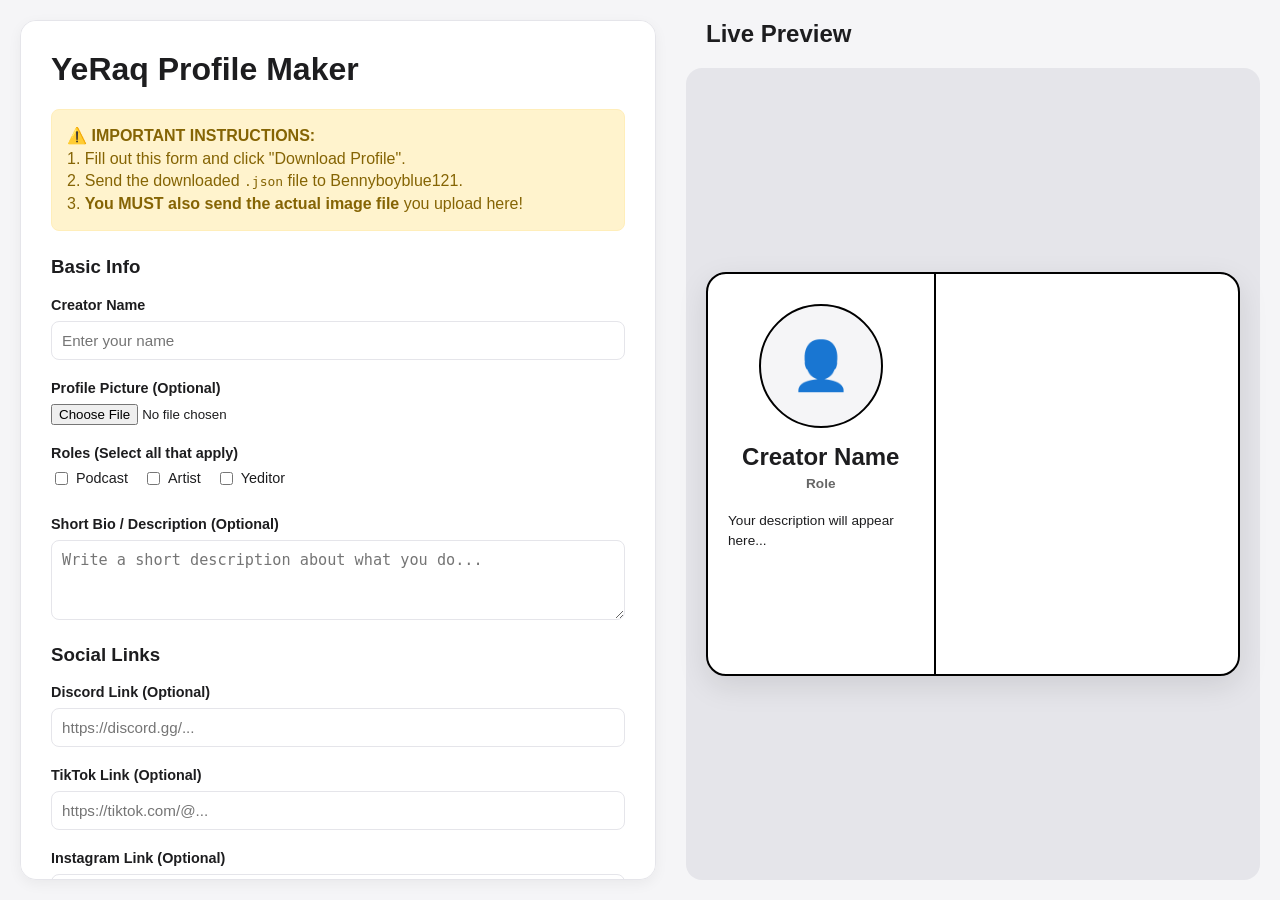
==== form.html @ 30bbc85a "Add profile builder and modal cleanup This commit adds a dedicated profile form page for creating cr" ====
<!DOCTYPE html>
<html lang="en">
<head>
  <meta charset="UTF-8">
  <meta name="viewport" content="width=device-width, initial-scale=1.0">
  <title>YeRaq Profile Maker</title>
  <link rel="stylesheet" href="https://cdnjs.cloudflare.com/ajax/libs/font-awesome/6.4.0/css/all.min.css">
  <style>
    :root { --bg-color: #f5f5f7; --card-bg: #ffffff; --text-primary: #1d1d1f; --border: #e5e5ea; }
    body { font-family: -apple-system, BlinkMacSystemFont, "Segoe UI", Roboto, sans-serif; margin: 0; padding: 20px; background: var(--bg-color); color: var(--text-primary); display: flex; gap: 30px; height: 100vh; box-sizing: border-box; }
    h1, h2, h3 { margin-top: 0; }
    
    .editor-panel { flex: 1; background: var(--card-bg); padding: 30px; border-radius: 16px; box-shadow: 0 4px 14px rgba(0,0,0,0.05); overflow-y: auto; border: 1px solid var(--border); }
    .form-group { margin-bottom: 20px; }
    label { display: block; font-weight: 600; margin-bottom: 8px; font-size: 0.9rem; }
    input[type="text"], textarea { width: 100%; padding: 10px; border: 1px solid var(--border); border-radius: 8px; font-size: 0.95rem; box-sizing: border-box; }
    textarea { resize: vertical; min-height: 80px; }
    .checkbox-group { display: flex; gap: 15px; }
    .checkbox-group label { font-weight: normal; display: inline-flex; align-items: center; gap: 5px; }
    
    .notice { background: #fff3cd; color: #856404; padding: 15px; border-radius: 8px; border: 1px solid #ffeeba; margin-bottom: 25px; font-weight: 500; line-height: 1.4; }
    .download-btn { width: 100%; padding: 15px; background: #000; color: #fff; border: none; border-radius: 8px; font-size: 1.1rem; font-weight: bold; cursor: pointer; transition: 0.2s; }
    .download-btn:hover { background: #333; }

    .preview-panel { flex: 1; display: flex; flex-direction: column; }
    .preview-container { flex: 1; background: #e5e5ea; border-radius: 16px; padding: 20px; display: flex; align-items: center; justify-content: center; }
    
    .modal-mockup { background: #fff; width: 100%; max-width: 800px; border-radius: 20px; border: 2px solid #000; display: flex; min-height: 400px; box-shadow: 0 10px 30px rgba(0,0,0,0.1); }
    .modal-left { flex: 0 0 35%; padding: 30px 20px; border-right: 2px solid #000; text-align: center; }
    .modal-img { width: 120px; height: 120px; border-radius: 50%; object-fit: cover; border: 2px solid #000; margin-bottom: 15px; display: inline-flex; align-items: center; justify-content: center; background: #f5f5f7; font-size: 3rem; }
    .modal-title { margin: 0 0 5px; font-size: 1.5rem; }
    .modal-tags { font-size: 0.85rem; color: #666; font-weight: 600; margin-bottom: 20px; }
    .modal-desc { font-size: 0.85rem; line-height: 1.5; text-align: left; }
    
    .modal-right { flex: 1; padding: 30px; display: flex; flex-direction: column; }
    .social-list { display: flex; flex-direction: column; gap: 15px; }
    .platforms-bottom { margin-top: auto; display: flex; flex-direction: column; gap: 15px; }
    
    .social-link { display: flex; align-items: center; gap: 10px; color: #000; text-decoration: none; font-weight: 500; font-size: 0.95rem; }
    .social-link i { font-size: 1.2rem; width: 25px; text-align: center; }
    
    .platform-link { display: flex; align-items: center; gap: 10px; color: #000; text-decoration: none; font-weight: 500; font-size: 0.9rem; }
    .platform-link i { font-size: 1.5rem; width: 30px; text-align: center; }
    .platform-btn { border: 2px solid #000; padding: 8px 12px; border-radius: 4px; flex: 1; text-align: center; }
  </style>
</head>
<body>

  <div class="editor-panel">
    <h1>YeRaq Profile Maker</h1>
    
    <div class="notice">
      <strong>⚠️ IMPORTANT INSTRUCTIONS:</strong><br>
      1. Fill out this form and click "Download Profile".<br>
      2. Send the downloaded <code>.json</code> file to Bennyboyblue121.<br>
      3. <strong>You MUST also send the actual image file</strong> you upload here!
    </div>

    <form id="profileForm">
      <h3>Basic Info</h3>
      <div class="form-group">
        <label>Creator Name</label>
        <input type="text" id="i_name" placeholder="Enter your name" required>
      </div>
      <div class="form-group">
        <label>Profile Picture (Optional)</label>
        <input type="file" id="i_image" accept="image/*">
      </div>
      <div class="form-group">
        <label>Roles (Select all that apply)</label>
        <div class="checkbox-group">
          <label><input type="checkbox" name="type" value="podcast"> Podcast</label>
          <label><input type="checkbox" name="type" value="artist"> Artist</label>
          <label><input type="checkbox" name="type" value="yeditor"> Yeditor</label>
        </div>
      </div>
      <div class="form-group">
        <label>Short Bio / Description (Optional)</label>
        <textarea id="i_desc" placeholder="Write a short description about what you do..."></textarea>
      </div>

      <h3>Social Links</h3>
      <div class="form-group"><label>Discord Link (Optional)</label><input type="text" id="i_discord" placeholder="https://discord.gg/..."></div>
      <div class="form-group"><label>TikTok Link (Optional)</label><input type="text" id="i_tiktok" placeholder="https://tiktok.com/@..."></div>
      <div class="form-group"><label>Instagram Link (Optional)</label><input type="text" id="i_instagram" placeholder="https://instagram.com/..."></div>
      <div class="form-group"><label>Website (Optional)</label><input type="text" id="i_website" placeholder="https://yourwebsite.com"></div>

      <h3>Platform Buttons</h3>
      <div class="form-group"><label>Spotify Podcast (Optional)</label><input type="text" id="i_spot_pod" placeholder="https://open.spotify.com/show/..."></div>
      <div class="form-group"><label>Spotify Artist (Optional)</label><input type="text" id="i_spot_art" placeholder="https://open.spotify.com/artist/..."></div>
      <div class="form-group"><label>YouTube Link (Optional)</label><input type="text" id="i_youtube" placeholder="https://youtube.com/..."></div>

      <button type="button" class="download-btn" id="downloadBtn">⬇ Download Profile (.json)</button>
    </form>
  </div>

  <div class="preview-panel">
    <h2 style="margin-left: 20px;">Live Preview</h2>
    <div class="preview-container">
      <div class="modal-mockup">
        <div class="modal-left">
          <img id="p_img" src="" alt="Profile" class="modal-img" style="display:none;">
          <div id="p_img_fallback" class="modal-img">👤</div>
          
          <h2 class="modal-title" id="p_name">Creator Name</h2>
          <div class="modal-tags" id="p_tags">Role</div>
          <p class="modal-desc" id="p_desc">Your description will appear here...</p>
        </div>
        
        <div class="modal-right">
          <div class="social-list" id="p_socials"></div>
          <div class="platforms-bottom" id="p_platforms"></div>
        </div>
      </div>
    </div>
  </div>

  <script>
    const form = document.getElementById('profileForm');
    let imageFilename = "";

    const iconMap = {
      discord: 'fa-brands fa-discord', tiktok: 'fa-brands fa-tiktok',
      instagram: 'fa-brands fa-instagram', website: 'fa-solid fa-globe',
      spotify_podcast: 'fa-brands fa-spotify', spotify_artist: 'fa-brands fa-spotify',
      youtube: 'fa-brands fa-youtube'
    };
    const nameMap = {
      discord: 'Discord Server', tiktok: 'TikTok', instagram: 'Instagram',
      website: 'Website', spotify_podcast: 'Spotify Podcast', spotify_artist: 'Spotify Artist',
      youtube: 'YouTube'
    };

    function updatePreview() {
      document.getElementById('p_name').textContent = document.getElementById('i_name').value || "Creator Name";
      document.getElementById('p_desc').textContent = document.getElementById('i_desc').value || "Your description will appear here...";
      
      const checkedTypes = Array.from(document.querySelectorAll('input[name="type"]:checked')).map(cb => cb.value);
      document.getElementById('p_tags').textContent = checkedTypes.length ? checkedTypes.join(', ').replace(/\b\w/g, l => l.toUpperCase()) : "Role";

      const socialsDiv = document.getElementById('p_socials');
      const platformsDiv = document.getElementById('p_platforms');
      socialsDiv.innerHTML = ''; platformsDiv.innerHTML = '';

      const addLink = (id, key, isPlatform) => {
        const val = document.getElementById(id).value;
        if (val && val.trim() !== "") {
          const icon = iconMap[key]; const label = nameMap[key];
          if (isPlatform) {
            platformsDiv.innerHTML += `<div class="platform-link"><i class="${icon}"></i><div class="platform-btn">${label}</div></div>`;
          } else {
            socialsDiv.innerHTML += `<div class="social-link"><i class="${icon}"></i> <span>${label}</span></div>`;
          }
        }
      };

      addLink('i_discord', 'discord', false);
      addLink('i_tiktok', 'tiktok', false);
      addLink('i_instagram', 'instagram', false);
      addLink('i_website', 'website', false);
      
      addLink('i_spot_pod', 'spotify_podcast', true);
      addLink('i_spot_art', 'spotify_artist', true);
      addLink('i_youtube', 'youtube', true);
    }

    document.getElementById('i_image').addEventListener('change', function(e) {
      const file = e.target.files[0];
      if (file) {
        imageFilename = "Img/" + file.name;
        const url = URL.createObjectURL(file);
        document.getElementById('p_img').src = url;
        document.getElementById('p_img').style.display = 'inline-flex';
        document.getElementById('p_img_fallback').style.display = 'none';
      } else {
        imageFilename = "";
        document.getElementById('p_img').style.display = 'none';
        document.getElementById('p_img_fallback').style.display = 'inline-flex';
      }
    });

    form.addEventListener('input', updatePreview);

    document.getElementById('downloadBtn').addEventListener('click', () => {
      const name = document.getElementById('i_name').value || "new_creator";
      const checkedTypes = Array.from(document.querySelectorAll('input[name="type"]:checked')).map(cb => cb.value);
      
      const profileData = {
        name: document.getElementById('i_name').value,
        image: imageFilename, 
        type: checkedTypes,
        description: document.getElementById('i_desc').value,
        links: {
          socials: {
            discord: document.getElementById('i_discord').value,
            tiktok: document.getElementById('i_tiktok').value,
            instagram: document.getElementById('i_instagram').value,
            website: document.getElementById('i_website').value
          },
          platforms: {
            spotify_podcast: document.getElementById('i_spot_pod').value,
            spotify_artist: document.getElementById('i_spot_art').value,
            youtube: document.getElementById('i_youtube').value
          }
        }
      };

      const dataStr = "data:text/json;charset=utf-8," + encodeURIComponent(JSON.stringify(profileData, null, 2));
      const downloadAnchorNode = document.createElement('a');
      downloadAnchorNode.setAttribute("href", dataStr);
      downloadAnchorNode.setAttribute("download", name.replace(/\s+/g, '_').toLowerCase() + ".json");
      document.body.appendChild(downloadAnchorNode); 
      downloadAnchorNode.click();
      downloadAnchorNode.remove();
    });

    updatePreview();
  </script>
</body>
</html>
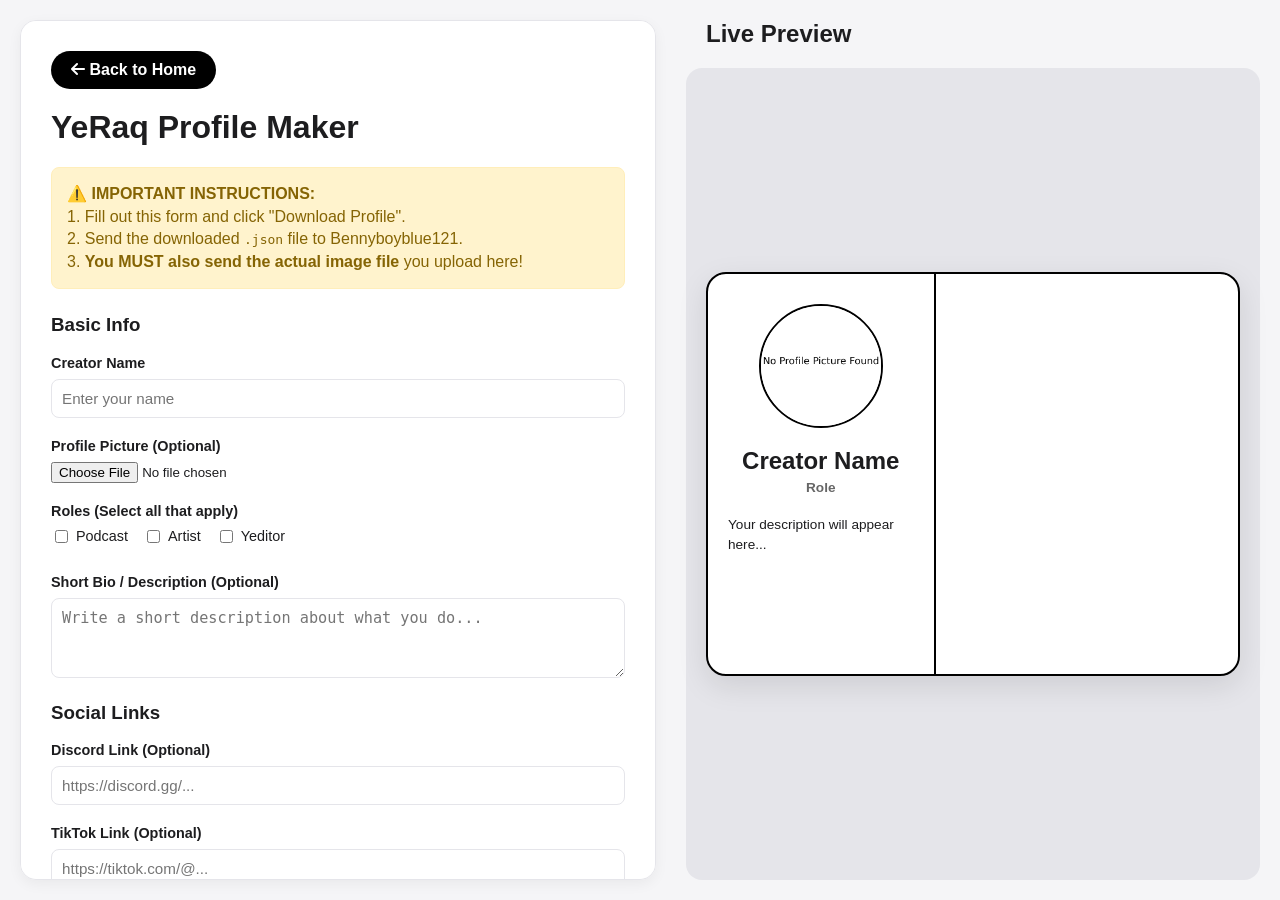
==== commit 951a44c6: "Refresh creator profiles and UI Adds new creator entries for shmg and YEEZYPEEPS, switches missing p" ====
--- a/form.html
+++ b/form.html
@@ -27,7 +27,7 @@
     
     .modal-mockup { background: #fff; width: 100%; max-width: 800px; border-radius: 20px; border: 2px solid #000; display: flex; min-height: 400px; box-shadow: 0 10px 30px rgba(0,0,0,0.1); }
     .modal-left { flex: 0 0 35%; padding: 30px 20px; border-right: 2px solid #000; text-align: center; }
-    .modal-img { width: 120px; height: 120px; border-radius: 50%; object-fit: cover; border: 2px solid #000; margin-bottom: 15px; display: inline-flex; align-items: center; justify-content: center; background: #f5f5f7; font-size: 3rem; }
+    .modal-img { width: 120px; height: 120px; border-radius: 50%; object-fit: cover; border: 2px solid #000; margin-bottom: 15px; display: inline-flex; align-items: center; justify-content: center; background: #f5f5f7; }
     .modal-title { margin: 0 0 5px; font-size: 1.5rem; }
     .modal-tags { font-size: 0.85rem; color: #666; font-weight: 600; margin-bottom: 20px; }
     .modal-desc { font-size: 0.85rem; line-height: 1.5; text-align: left; }
@@ -42,11 +42,14 @@
     .platform-link { display: flex; align-items: center; gap: 10px; color: #000; text-decoration: none; font-weight: 500; font-size: 0.9rem; }
     .platform-link i { font-size: 1.5rem; width: 30px; text-align: center; }
     .platform-btn { border: 2px solid #000; padding: 8px 12px; border-radius: 4px; flex: 1; text-align: center; }
+    
+    .nav-btn { display: inline-block; background: #000; color: #fff; padding: 10px 20px; text-decoration: none; border-radius: 20px; font-weight: 600; margin-bottom: 20px; }
   </style>
 </head>
 <body>
 
   <div class="editor-panel">
+    <a href="index.html" class="nav-btn"><i class="fa-solid fa-arrow-left"></i> Back to Home</a>
     <h1>YeRaq Profile Maker</h1>
     
     <div class="notice">
@@ -99,8 +102,7 @@
     <div class="preview-container">
       <div class="modal-mockup">
         <div class="modal-left">
-          <img id="p_img" src="" alt="Profile" class="modal-img" style="display:none;">
-          <div id="p_img_fallback" class="modal-img">👤</div>
+          <img id="p_img" src="Img/nopfp.png" alt="Profile" class="modal-img" onerror="this.src=''">
           
           <h2 class="modal-title" id="p_name">Creator Name</h2>
           <div class="modal-tags" id="p_tags">Role</div>
@@ -170,12 +172,9 @@
         imageFilename = "Img/" + file.name;
         const url = URL.createObjectURL(file);
         document.getElementById('p_img').src = url;
-        document.getElementById('p_img').style.display = 'inline-flex';
-        document.getElementById('p_img_fallback').style.display = 'none';
       } else {
         imageFilename = "";
-        document.getElementById('p_img').style.display = 'none';
-        document.getElementById('p_img_fallback').style.display = 'inline-flex';
+        document.getElementById('p_img').src = "Img/nopfp.png";
       }
     });
 
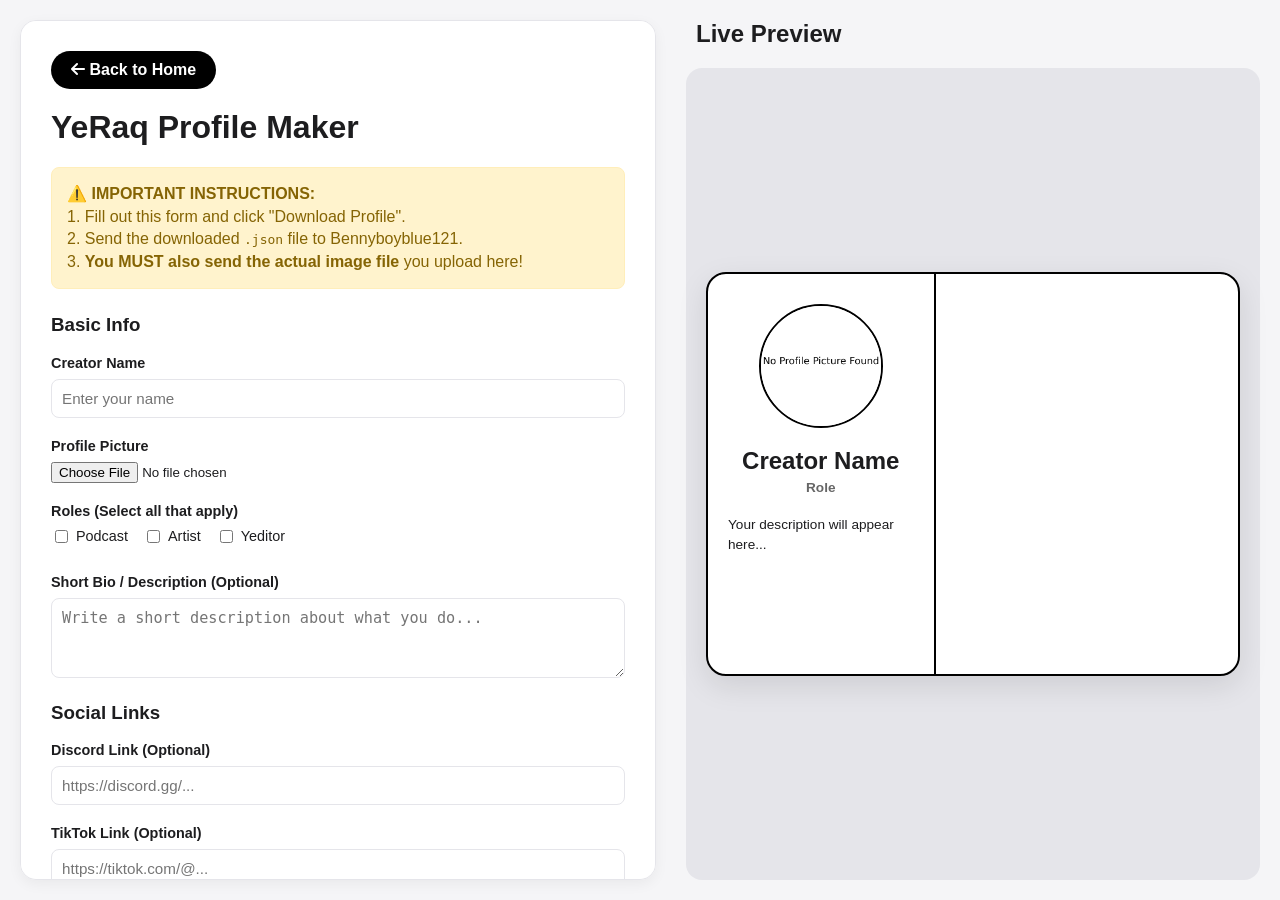
==== commit a74749bb: "Improve responsive mobile layout This update improves the site’s mobile responsiveness across the fo" ====
--- a/form.html
+++ b/form.html
@@ -15,7 +15,7 @@
     label { display: block; font-weight: 600; margin-bottom: 8px; font-size: 0.9rem; }
     input[type="text"], textarea { width: 100%; padding: 10px; border: 1px solid var(--border); border-radius: 8px; font-size: 0.95rem; box-sizing: border-box; }
     textarea { resize: vertical; min-height: 80px; }
-    .checkbox-group { display: flex; gap: 15px; }
+    .checkbox-group { display: flex; gap: 15px; flex-wrap: wrap; }
     .checkbox-group label { font-weight: normal; display: inline-flex; align-items: center; gap: 5px; }
     
     .notice { background: #fff3cd; color: #856404; padding: 15px; border-radius: 8px; border: 1px solid #ffeeba; margin-bottom: 25px; font-weight: 500; line-height: 1.4; }
@@ -25,7 +25,7 @@
     .preview-panel { flex: 1; display: flex; flex-direction: column; }
     .preview-container { flex: 1; background: #e5e5ea; border-radius: 16px; padding: 20px; display: flex; align-items: center; justify-content: center; }
     
-    .modal-mockup { background: #fff; width: 100%; max-width: 800px; border-radius: 20px; border: 2px solid #000; display: flex; min-height: 400px; box-shadow: 0 10px 30px rgba(0,0,0,0.1); }
+    .modal-mockup { background: #fff; width: 100%; max-width: 800px; border-radius: 20px; border: 2px solid #000; display: flex; min-height: 400px; box-shadow: 0 10px 30px rgba(0,0,0,0.1); overflow: hidden; }
     .modal-left { flex: 0 0 35%; padding: 30px 20px; border-right: 2px solid #000; text-align: center; }
     .modal-img { width: 120px; height: 120px; border-radius: 50%; object-fit: cover; border: 2px solid #000; margin-bottom: 15px; display: inline-flex; align-items: center; justify-content: center; background: #f5f5f7; }
     .modal-title { margin: 0 0 5px; font-size: 1.5rem; }
@@ -34,7 +34,7 @@
     
     .modal-right { flex: 1; padding: 30px; display: flex; flex-direction: column; }
     .social-list { display: flex; flex-direction: column; gap: 15px; }
-    .platforms-bottom { margin-top: auto; display: flex; flex-direction: column; gap: 15px; }
+    .platforms-bottom { margin-top: auto; display: flex; flex-direction: column; gap: 15px; padding-top: 20px; }
     
     .social-link { display: flex; align-items: center; gap: 10px; color: #000; text-decoration: none; font-weight: 500; font-size: 0.95rem; }
     .social-link i { font-size: 1.2rem; width: 25px; text-align: center; }
@@ -44,6 +44,27 @@
     .platform-btn { border: 2px solid #000; padding: 8px 12px; border-radius: 4px; flex: 1; text-align: center; }
     
     .nav-btn { display: inline-block; background: #000; color: #fff; padding: 10px 20px; text-decoration: none; border-radius: 20px; font-weight: 600; margin-bottom: 20px; }
+
+    /* --- MOBILE RESPONSIVENESS --- */
+    @media (max-width: 768px) {
+      body { 
+        flex-direction: column; 
+        height: auto; 
+        padding: 10px; 
+      }
+      .editor-panel, .preview-panel { 
+        flex: none; 
+        width: 100%; 
+        box-sizing: border-box; 
+      }
+      .modal-mockup { 
+        flex-direction: column; 
+      }
+      .modal-left { 
+        border-right: none; 
+        border-bottom: 2px solid #000; 
+      }
+    }
   </style>
 </head>
 <body>
@@ -66,7 +87,7 @@
         <input type="text" id="i_name" placeholder="Enter your name" required>
       </div>
       <div class="form-group">
-        <label>Profile Picture (Optional)</label>
+        <label>Profile Picture</label>
         <input type="file" id="i_image" accept="image/*">
       </div>
       <div class="form-group">
@@ -98,7 +119,7 @@
   </div>
 
   <div class="preview-panel">
-    <h2 style="margin-left: 20px;">Live Preview</h2>
+    <h2 style="margin-left: 10px;">Live Preview</h2>
     <div class="preview-container">
       <div class="modal-mockup">
         <div class="modal-left">
